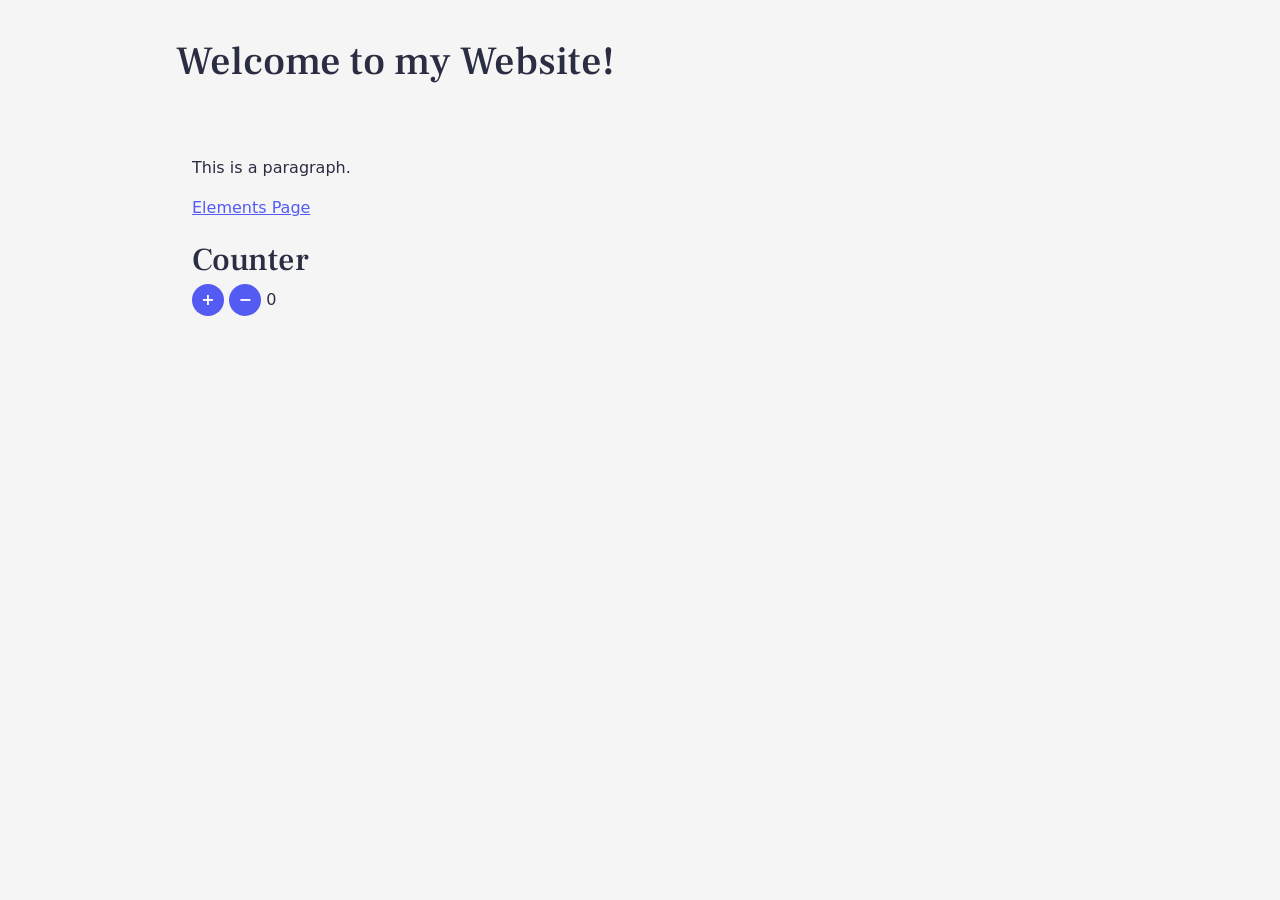
==== index.html @ 7d182168 "Initial commit" ====
<!DOCTYPE html>
<html lang="en">
  <head>
    <meta charset="UTF-8" />
    <link rel="icon" type="image/svg+xml" href="/favicon.png" />
    <meta name="viewport" content="width=device-width, initial-scale=1.0" />
    <title>My Website</title>
    <link href="/styles/main.css" rel="stylesheet" />
  </head>
  <body>
    <header role="banner">
      <h1>Welcome to my Website!</h1>
    </header>
    <main>
      <p>This is a paragraph.</p>
      <a href="/elements.html">Elements Page</a>

      <div class="counter">
        <h2>Counter</h2>
        <button id="increment" class="counter-button">+</button>
        <button id="decrement" class="counter-button">−</button>
        <span id="count">0</span>
      </div>
    </main>

    <script type="module" src="/main.js"></script>
  </body>
</html>
---- styles/main.css ----
@import url("reset.css");
/* This is a custom font from google fonts */
@import url("https://fonts.googleapis.com/css2?family=Frank+Ruhl+Libre:wght@300..900&display=swap");

/* what is :root? https://developer.mozilla.org/en-US/docs/Web/CSS/:root */
:root {
  /* Define design variables */
  --color-primary: #2b2d42;
  --color-secondary: #bfc6d2;
  --color-background: #f5f5f5;
  --color-accent: #535bf2;

  --border-radius: 0.5rem;

  --font-titles: "Frank Ruhl Libre", serif;
  --font-body: system-ui, sans-serif; /* system-ui matches the user's system font */
}

body {
  color: var(--color-primary);
  background-color: var(--color-background);
  font-family: var(--font-body);
}

/* Layout */
main {
  padding: 2rem;
}

header {
  padding: 1rem;
}

main,
header,
nav {
  max-width: 60rem;
  margin: 0 auto;
}

article,
nav {
  padding: 1rem 0;
}

.rtl {
  direction: rtl;
}

/* Text */
p {
  margin: 1rem 0;
}

ul,
ol {
  margin-top: 0.5rem;
}

li {
  margin-top: 0.3rem;
}

h1,
h2,
h3,
h4,
h5,
h6 {
  margin-top: 1rem;
  font-family: var(--font-titles);
  font-weight: 500;
  font-optical-sizing: auto;
}

h1 {
  font-size: 2.5em;
}

h2 {
  font-size: 2em;
}

h3 {
  font-size: 1.5em;
}

h4 {
  font-size: 1.2em;
}

h5 {
  font-size: 1em;
}

h6 {
  font-size: 0.83em;
}

blockquote {
  padding-left: 1rem;
  border-left: 2px solid var(--color-secondary);
}

/* Links */
a {
  color: var(--color-accent);
  text-decoration: underline;
}
a:hover {
  text-decoration: none;
}

/* Tables */
table {
  margin-top: 1.5rem;
  border-spacing: 0px;
  border-collapse: collapse;
}
table td,
table th {
  padding: 0.5rem;
  border: 1px solid var(--color-secondary);
}

/* Forms */
input,
button,
textarea,
select {
  padding: 0.2em 0.5em;
  border: 1px solid var(--color-secondary);
  border-radius: var(--border-radius);
}

fieldset {
  margin-top: 1.5rem;
  border: 1px solid var(--color-secondary);
}

.counter-button {
  background-color: var(--color-accent);
  width: 2rem;
  height: 2rem;
  color: white;
  border: none;
  border-radius: 1000px; /* Make the button round */
  cursor: pointer;
  font-weight: bold;

  &:hover {
    filter: brightness(120%);
  }

  &:active {
    filter: brightness(80%);
  }
}
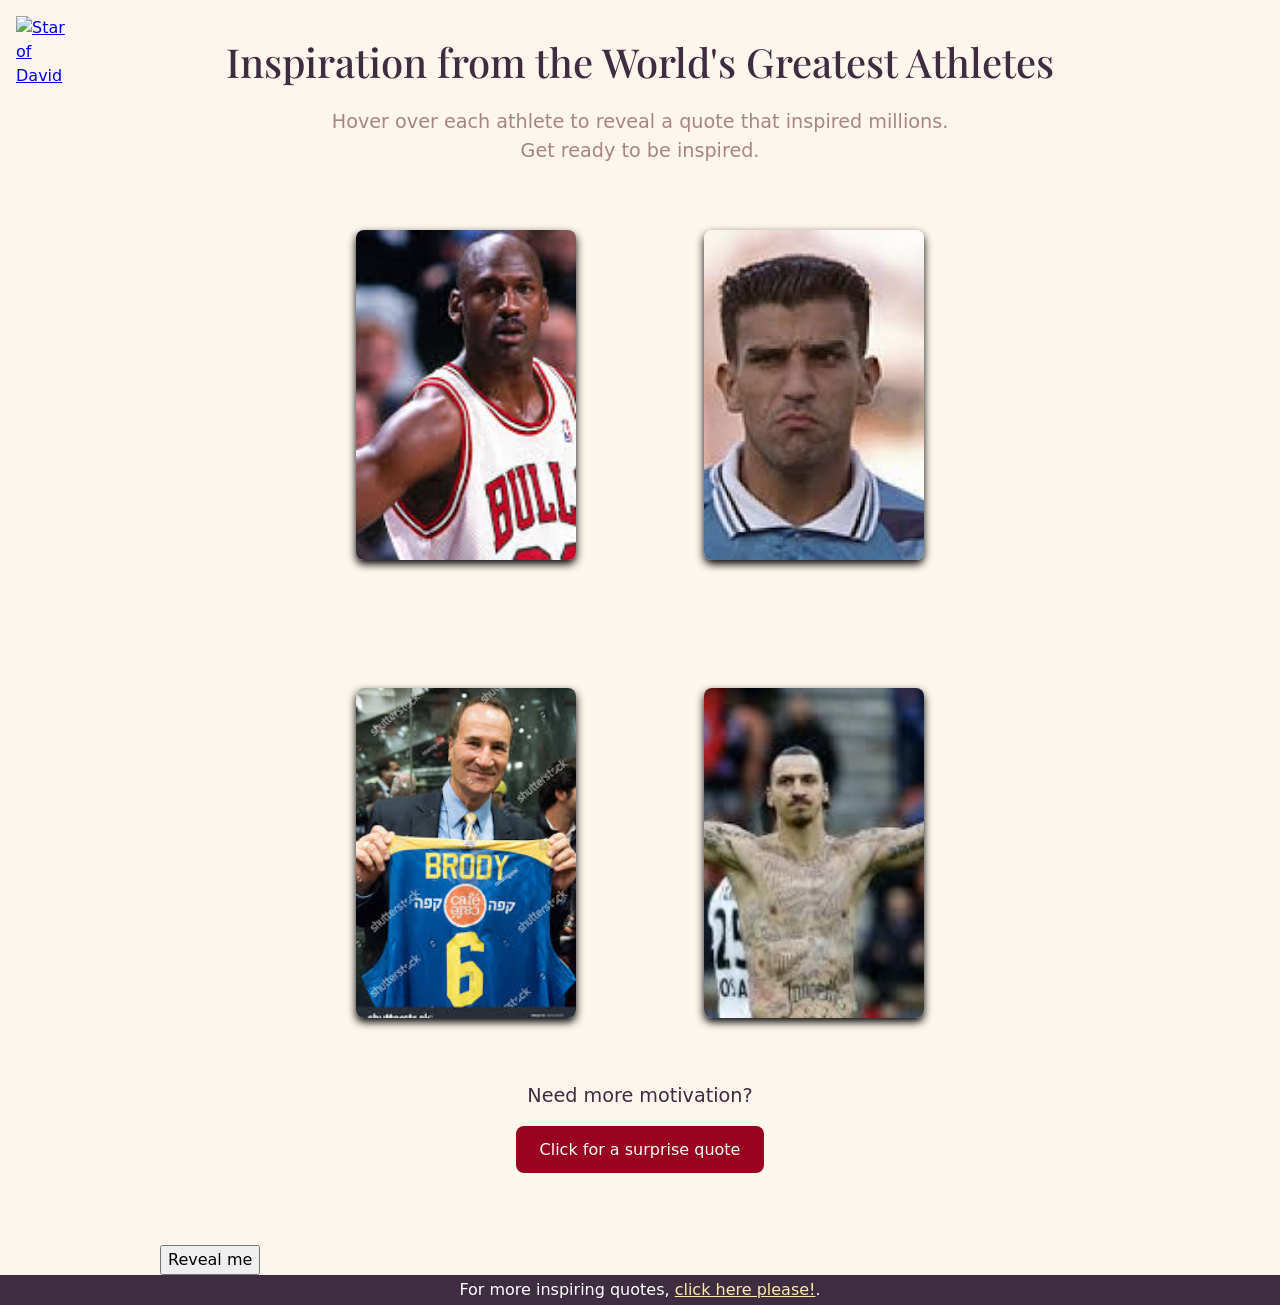
==== commit c274b6e3: "final website" ====
--- a/index.html
+++ b/index.html
@@ -4,25 +4,62 @@
     <meta charset="UTF-8" />
     <link rel="icon" type="image/svg+xml" href="/favicon.png" />
     <meta name="viewport" content="width=device-width, initial-scale=1.0" />
-    <title>My Website</title>
+    <title>Athletes and Their Quotes</title>
     <link href="/styles/main.css" rel="stylesheet" />
   </head>
   <body>
     <header role="banner">
-      <h1>Welcome to my Website!</h1>
+      <h1>Inspiration from the World's Greatest Athletes</h1>
     </header>
+    <a href="star.html" class="corner-star">
+      <img src="star.png" alt="Star of David" />
+    </a>
     <main>
-      <p>This is a paragraph.</p>
-      <a href="/elements.html">Elements Page</a>
-
-      <div class="counter">
-        <h2>Counter</h2>
-        <button id="increment" class="counter-button">+</button>
-        <button id="decrement" class="counter-button">−</button>
-        <span id="count">0</span>
+      <p class="intro-text">
+        Hover over each athlete to reveal a quote that inspired millions.<br>
+        Get ready to be inspired.
+      </p>
+      <div class="athlete-gallery">
+        <div class="athlete-card">
+          <img src="/public/athlete1.jpeg" alt="Michael Jordan" />
+          <div class="quote">"I've failed over and over again in my life. And that is why I succeed."</div>
+        </div>
+      
+        <div class="athlete-card">
+          <img src="/public/athlete2.jpeg" alt="Alon Mizrahi" />
+          <div class="quote">"I didn’t run to chase the ball - the ball came to me. That’s instinct."</div>
+        </div>
+      
+        <div class="athlete-card">
+          <img src="/public/athlete3.jpeg" alt="Tal Brody" />
+          <div class="quote">"We are on the map - and we are staying on the map. Not only in sports, but in everything."</div>
+        </div>
+      
+        <div class="athlete-card">
+          <img src="/public/athlete4.jpeg" alt="Zlatan Ibrahimović" />
+          <div class="quote">"Lions don’t compare themselves to humans."</div>
+        </div>
       </div>
+      <section class="cta">
+        <p>Need more motivation?</p>
+        <button id="showQuoteBtn">Click for a surprise quote</button>
+      </section>      
+      <p id="highlightText" class="hidden-quote">
+        “You miss 100% of the shots you don’t take.” – Wayne Gretzky
+      </p>
+      
+      <button id="toggleBtn">Reveal me</button>
     </main>
-
     <script type="module" src="/main.js"></script>
+    <footer>
+      <p>
+        For more inspiring quotes,
+        <a href="https://sportstrata.com/quotes/" target="_blank">click here please!</a>.
+      </p>
+    </footer>
+    <div id="quoteBox" class="quote-box">
+      “Hard work beats talent when talent doesn’t work hard.” – Tim Notke
+    </div>
+    
   </body>
 </html>
--- a/styles/main.css
+++ b/styles/main.css
@@ -1,34 +1,32 @@
+/* Imports */
 @import url("reset.css");
-/* This is a custom font from google fonts */
-@import url("https://fonts.googleapis.com/css2?family=Frank+Ruhl+Libre:wght@300..900&display=swap");
-
-/* what is :root? https://developer.mozilla.org/en-US/docs/Web/CSS/:root */
+@import url('https://fonts.googleapis.com/css2?family=Playfair+Display&display=swap');
+
+/* Root Variables */
 :root {
-  /* Define design variables */
-  --color-primary: #2b2d42;
-  --color-secondary: #bfc6d2;
-  --color-background: #f5f5f5;
-  --color-accent: #535bf2;
+  --color-primary: #3e2c41;
+  --color-secondary: #a78682;
+  --color-background: #fdf6ec;
+  --color-accent: #9a031e;
+  --color-highlight: #ffeaa7;
 
   --border-radius: 0.5rem;
 
-  --font-titles: "Frank Ruhl Libre", serif;
-  --font-body: system-ui, sans-serif; /* system-ui matches the user's system font */
-}
-
+  --font-titles: "Playfair Display", serif;
+  --font-body: system-ui, sans-serif;
+}
+
+/* Base Styles */
 body {
+  position: relative;
   color: var(--color-primary);
   background-color: var(--color-background);
   font-family: var(--font-body);
 }
 
-/* Layout */
-main {
-  padding: 2rem;
-}
-
 header {
   padding: 1rem;
+  text-align: center;
 }
 
 main,
@@ -38,121 +36,168 @@
   margin: 0 auto;
 }
 
-article,
-nav {
-  padding: 1rem 0;
-}
-
-.rtl {
-  direction: rtl;
-}
-
-/* Text */
-p {
-  margin: 1rem 0;
-}
-
-ul,
-ol {
-  margin-top: 0.5rem;
-}
-
-li {
-  margin-top: 0.3rem;
-}
-
-h1,
-h2,
-h3,
-h4,
-h5,
-h6 {
-  margin-top: 1rem;
+h1 {
+  font-size: 2.5em;
   font-family: var(--font-titles);
   font-weight: 500;
   font-optical-sizing: auto;
-}
-
-h1 {
-  font-size: 2.5em;
-}
-
-h2 {
-  font-size: 2em;
-}
-
-h3 {
-  font-size: 1.5em;
-}
-
-h4 {
-  font-size: 1.2em;
-}
-
-h5 {
-  font-size: 1em;
-}
-
-h6 {
-  font-size: 0.83em;
-}
-
-blockquote {
-  padding-left: 1rem;
-  border-left: 2px solid var(--color-secondary);
-}
-
-/* Links */
-a {
-  color: var(--color-accent);
-  text-decoration: underline;
-}
-a:hover {
-  text-decoration: none;
-}
-
-/* Tables */
-table {
-  margin-top: 1.5rem;
-  border-spacing: 0px;
-  border-collapse: collapse;
-}
-table td,
-table th {
-  padding: 0.5rem;
-  border: 1px solid var(--color-secondary);
-}
-
-/* Forms */
-input,
-button,
-textarea,
-select {
-  padding: 0.2em 0.5em;
-  border: 1px solid var(--color-secondary);
+  margin-top: 1rem;
+}
+
+/* Intro Text */
+.intro-text {
+  font-size: 1.2rem;
+  text-align: center;
+  margin-bottom: 2rem;
+  color: var(--color-secondary);
+}
+
+/* Athlete Gallery */
+.athlete-gallery {
+  display: flex;
+  flex-wrap: wrap;
+  justify-content: center;
+  gap: 8rem;
+  padding: 2rem;
+}
+
+.athlete-card {
+  position: relative;
+  width: 100%;
+  max-width: 220px;
+  aspect-ratio: 2 / 3;
+  overflow: hidden;
   border-radius: var(--border-radius);
-}
-
-fieldset {
-  margin-top: 1.5rem;
-  border: 1px solid var(--color-secondary);
-}
-
-.counter-button {
+  box-shadow: 0 4px 8px rgba(0, 0, 0, 1);
+  cursor: pointer;
+}
+
+.athlete-card img {
+  width: 100%;
+  height: 100%;
+  object-fit: cover;
+  transition: transform 0.3s ease;
+}
+
+.athlete-card:hover img {
+  transform: scale(1.05);
+}
+
+.quote {
+  position: absolute;
+  bottom: 0;
+  left: 0;
+  right: 0;
+  background: rgba(0, 0, 0, 0.7);
+  color: white;
+  padding: 1rem;
+  text-align: center;
+  opacity: 0;
+  transition: opacity 0.3s ease;
+}
+
+.athlete-card:hover .quote {
+  opacity: 1;
+}
+
+/* Call to Action */
+.cta {
+  text-align: center;
+  margin-top: 2rem;
+  margin-bottom: 3rem;
+
+}
+
+.cta p {
+  font-size: 1.2rem;
+  margin-bottom: 1rem;
+}
+
+.cta button {
+  padding: 0.7em 1.5em;
   background-color: var(--color-accent);
-  width: 2rem;
-  height: 2rem;
   color: white;
   border: none;
-  border-radius: 1000px; /* Make the button round */
-  cursor: pointer;
-  font-weight: bold;
-
-  &:hover {
-    filter: brightness(120%);
-  }
-
-  &:active {
-    filter: brightness(80%);
-  }
-}
+  border-radius: var(--border-radius);
+  font-size: 1rem;
+  font-family: var(--font-body);
+  cursor: pointer;
+  transition: background-color 0.3s ease;
+}
+
+.cta button:hover {
+  background-color: var(--color-secondary);
+}
+
+/* Quote Popup */
+.quote-box {
+  display: none;
+  position: fixed;
+  top: 50%;
+  left: 50%;
+  transform: translate(-50%, -50%);
+  background-color: var(--color-primary);
+  color: var(--color-background);
+  padding: 2rem 3rem;
+  border-radius: 1rem;
+  font-size: 1.2rem;
+  text-align: center;
+  box-shadow: 0 8px 20px rgba(0, 0, 0, 0.3);
+  z-index: 1000;
+  opacity: 0;
+  transition: opacity 0.4s ease;
+}
+
+.quote-box.show {
+  display: block;
+  opacity: 1;
+}
+
+/* Footer */
+footer {
+  background-color: var(--color-primary);
+  color: white;
+  text-align: center;
+  padding: 0.2rem;
+  font-size: 1rem;
+}
+
+footer a {
+  color: var(--color-highlight);
+  text-decoration: underline;
+}
+
+footer a:hover {
+  color: var(--color-secondary);
+  text-decoration: none;
+}
+.corner-star {
+  position: absolute;
+  top: 1rem;
+  left: 1rem;
+  display: inline-block;
+  z-index: 100;
+}
+
+.corner-star img {
+  width: 50px;
+  height: auto;
+  cursor: pointer;
+}
+.hidden-quote {
+  opacity: 0;
+  transition: opacity 0.5s ease, background-color 0.5s ease, color 0.5s ease;
+  background-color: transparent;
+  color: transparent;
+}
+.hidden-quote.highlight {
+  opacity: 1;
+  background-color: var(--color-highlight); 
+  color: var(--color-primary);
+  padding: 1rem;
+  border-radius: var(--border-radius);
+}
+
+#toggleBtn{
+  cursor: pointer;
+}
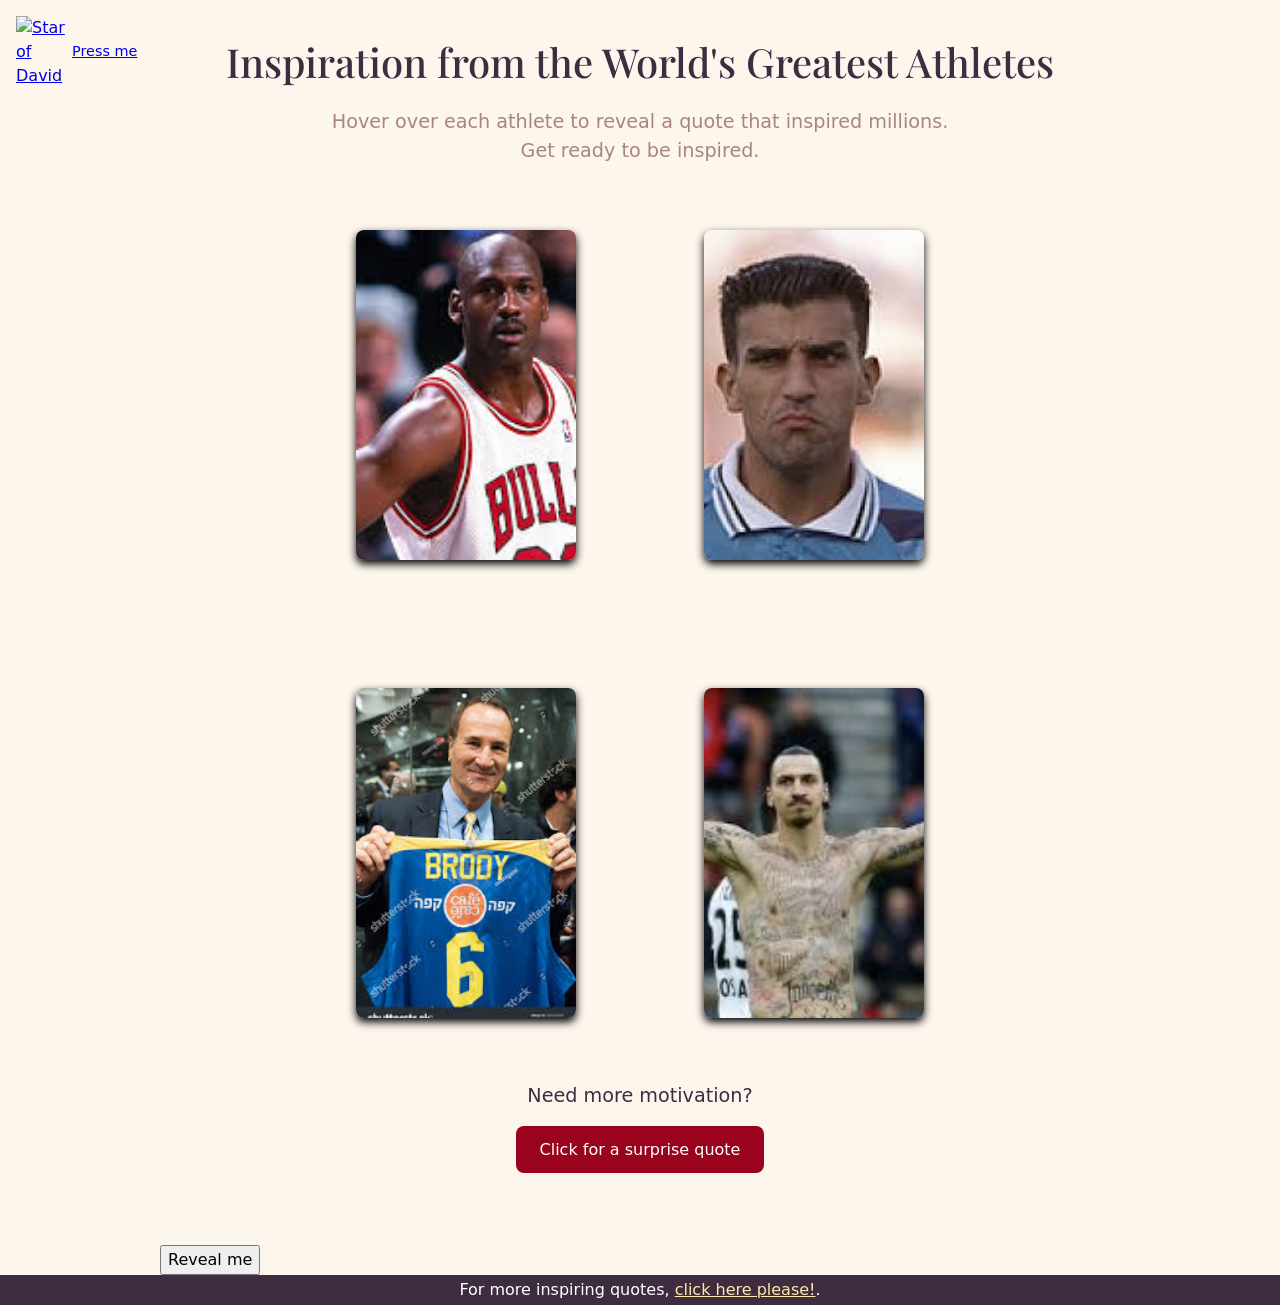
==== commit f4d339af: "Final version with all updates" ====
--- a/index.html
+++ b/index.html
@@ -1,65 +1,83 @@
 <!DOCTYPE html>
 <html lang="en">
-  <head>
-    <meta charset="UTF-8" />
-    <link rel="icon" type="image/svg+xml" href="/favicon.png" />
-    <meta name="viewport" content="width=device-width, initial-scale=1.0" />
-    <title>Athletes and Their Quotes</title>
-    <link href="/styles/main.css" rel="stylesheet" />
-  </head>
-  <body>
-    <header role="banner">
-      <h1>Inspiration from the World's Greatest Athletes</h1>
-    </header>
-    <a href="star.html" class="corner-star">
-      <img src="star.png" alt="Star of David" />
-    </a>
-    <main>
-      <p class="intro-text">
-        Hover over each athlete to reveal a quote that inspired millions.<br>
-        Get ready to be inspired.
-      </p>
-      <div class="athlete-gallery">
-        <div class="athlete-card">
-          <img src="/public/athlete1.jpeg" alt="Michael Jordan" />
-          <div class="quote">"I've failed over and over again in my life. And that is why I succeed."</div>
-        </div>
-      
-        <div class="athlete-card">
-          <img src="/public/athlete2.jpeg" alt="Alon Mizrahi" />
-          <div class="quote">"I didn’t run to chase the ball - the ball came to me. That’s instinct."</div>
-        </div>
-      
-        <div class="athlete-card">
-          <img src="/public/athlete3.jpeg" alt="Tal Brody" />
-          <div class="quote">"We are on the map - and we are staying on the map. Not only in sports, but in everything."</div>
-        </div>
-      
-        <div class="athlete-card">
-          <img src="/public/athlete4.jpeg" alt="Zlatan Ibrahimović" />
-          <div class="quote">"Lions don’t compare themselves to humans."</div>
-        </div>
+<head>
+  <meta charset="UTF-8" />
+  <meta name="viewport" content="width=device-width, initial-scale=1.0" />
+  <title>Athletes and Their Quotes</title>
+  <link rel="icon" type="image/svg+xml" href="/favicon.png" />
+  <link href="/styles/main.css" rel="stylesheet" />
+</head>
+
+<body>
+  <!-- Page Header -->
+  <header role="banner">
+    <h1>Inspiration from the World's Greatest Athletes</h1>
+  </header>
+
+  <!-- Star of David Link -->
+  <a href="star.html" class="corner-star" style="display: flex; align-items: center; gap: 6px;">
+    <img src="star.png" alt="Star of David" />
+    <span style="font-size: 0.9rem;">Press me</span>
+  </a>
+
+  <!-- Main Content -->
+  <main>
+    <!-- Intro Text -->
+    <p class="intro-text">
+      Hover over each athlete to reveal a quote that inspired millions.<br>
+      Get ready to be inspired.
+    </p>
+
+    <!-- Athlete Gallery -->
+    <div class="athlete-gallery">
+      <div class="athlete-card">
+        <img src="/public/athlete1.jpeg" alt="Michael Jordan" />
+        <div class="quote">"I've failed over and over again in my life. And that is why I succeed."</div>
       </div>
-      <section class="cta">
-        <p>Need more motivation?</p>
-        <button id="showQuoteBtn">Click for a surprise quote</button>
-      </section>      
-      <p id="highlightText" class="hidden-quote">
-        “You miss 100% of the shots you don’t take.” – Wayne Gretzky
-      </p>
-      
-      <button id="toggleBtn">Reveal me</button>
-    </main>
-    <script type="module" src="/main.js"></script>
-    <footer>
-      <p>
-        For more inspiring quotes,
-        <a href="https://sportstrata.com/quotes/" target="_blank">click here please!</a>.
-      </p>
-    </footer>
-    <div id="quoteBox" class="quote-box">
-      “Hard work beats talent when talent doesn’t work hard.” – Tim Notke
+
+      <div class="athlete-card">
+        <img src="/public/athlete2.jpeg" alt="Alon Mizrahi" />
+        <div class="quote">"I didn’t run to chase the ball - the ball came to me. That’s instinct."</div>
+      </div>
+
+      <div class="athlete-card">
+        <img src="/public/athlete3.jpeg" alt="Tal Brody" />
+        <div class="quote">"We are on the map - and we are staying on the map. Not only in sports, but in everything."</div>
+      </div>
+
+      <div class="athlete-card">
+        <img src="/public/athlete4.jpeg" alt="Zlatan Ibrahimović" />
+        <div class="quote">"Lions don’t compare themselves to humans."</div>
+      </div>
     </div>
-    
-  </body>
+
+    <!-- Call to Action -->
+    <section class="cta">
+      <p>Need more motivation?</p>
+      <button id="showQuoteBtn">Click for a surprise quote</button>
+    </section>
+
+    <!-- Hidden Quote with Toggle -->
+    <p id="highlightText" class="hidden-quote">
+      “You miss 100% of the shots you don’t take.” – Wayne Gretzky
+    </p>
+    <button id="toggleBtn">Reveal me</button>
+  </main>
+
+  <!-- Quote Popup Box -->
+  <div id="quoteBox" class="quote-box">
+    “Hard work beats talent when talent doesn’t work hard.” – Tim Notke
+  </div>
+
+  <!-- Footer -->
+  <footer>
+    <p>
+      For more inspiring quotes,
+      <a href="https://sportstrata.com/quotes/" target="_blank">click here please!</a>.
+    </p>
+  </footer>
+
+  <!-- JS Script -->
+  <script type="module" src="/main.js"></script>
+</body>
 </html>
--- a/styles/main.css
+++ b/styles/main.css
@@ -1,8 +1,9 @@
-/* Imports */
+/* ============================
+   Imports & Root Variables
+============================ */
 @import url("reset.css");
 @import url('https://fonts.googleapis.com/css2?family=Playfair+Display&display=swap');
 
-/* Root Variables */
 :root {
   --color-primary: #3e2c41;
   --color-secondary: #a78682;
@@ -16,7 +17,9 @@
   --font-body: system-ui, sans-serif;
 }
 
-/* Base Styles */
+/* ============================
+   Base Styles
+============================ */
 body {
   position: relative;
   color: var(--color-primary);
@@ -44,7 +47,9 @@
   margin-top: 1rem;
 }
 
-/* Intro Text */
+/* ============================
+   Intro Text
+============================ */
 .intro-text {
   font-size: 1.2rem;
   text-align: center;
@@ -52,7 +57,9 @@
   color: var(--color-secondary);
 }
 
-/* Athlete Gallery */
+/* ============================
+   Athlete Gallery
+============================ */
 .athlete-gallery {
   display: flex;
   flex-wrap: wrap;
@@ -100,12 +107,13 @@
   opacity: 1;
 }
 
-/* Call to Action */
+/* ============================
+   Call to Action Section
+============================ */
 .cta {
   text-align: center;
   margin-top: 2rem;
   margin-bottom: 3rem;
-
 }
 
 .cta p {
@@ -129,7 +137,9 @@
   background-color: var(--color-secondary);
 }
 
-/* Quote Popup */
+/* ============================
+   Quote Popup Box
+============================ */
 .quote-box {
   display: none;
   position: fixed;
@@ -153,7 +163,9 @@
   opacity: 1;
 }
 
-/* Footer */
+/* ============================
+   Footer
+============================ */
 footer {
   background-color: var(--color-primary);
   color: white;
@@ -171,6 +183,10 @@
   color: var(--color-secondary);
   text-decoration: none;
 }
+
+/* ============================
+   Corner Star Icon
+============================ */
 .corner-star {
   position: absolute;
   top: 1rem;
@@ -184,12 +200,17 @@
   height: auto;
   cursor: pointer;
 }
+
+/* ============================
+   Hidden Quote Reveal
+============================ */
 .hidden-quote {
   opacity: 0;
   transition: opacity 0.5s ease, background-color 0.5s ease, color 0.5s ease;
   background-color: transparent;
   color: transparent;
 }
+
 .hidden-quote.highlight {
   opacity: 1;
   background-color: var(--color-highlight); 
@@ -198,6 +219,9 @@
   border-radius: var(--border-radius);
 }
 
-#toggleBtn{
-  cursor: pointer;
-}+/* ============================
+   Toggle Button
+============================ */
+#toggleBtn {
+  cursor: pointer;
+}
